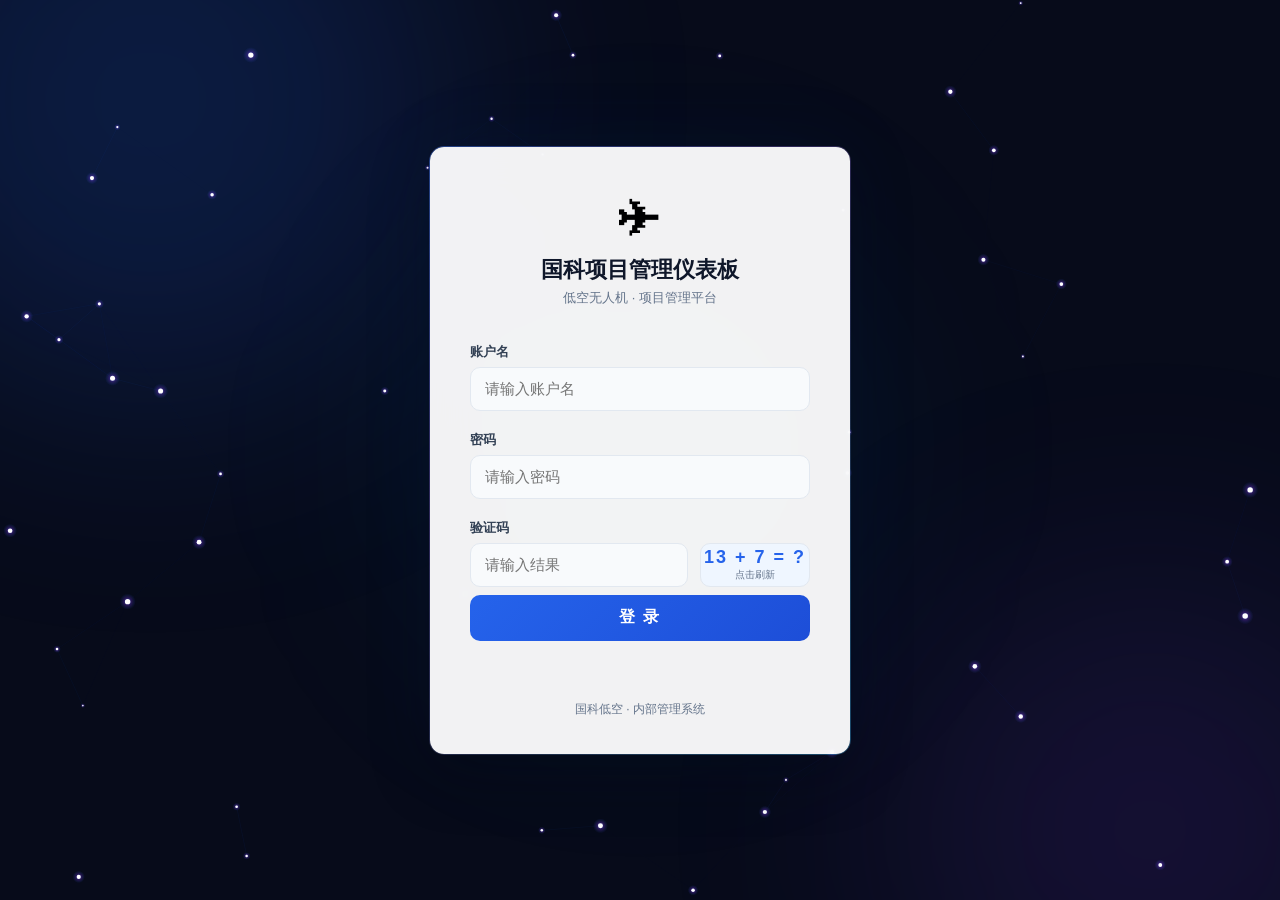
==== index.html @ d1e5315c "Fix edit modal close and sync messaging" ====
<!DOCTYPE html>
<html lang="zh-CN">
<head>
<meta charset="UTF-8">
<meta name="viewport" content="width=device-width, initial-scale=1.0">
<title>国科项目管理仪表板</title>
<link rel="stylesheet" href="css/style.css?v=20260603-edit-sync-fix">
</head>
<body>

<!-- 顶部导航 -->
<header class="header">
  <div class="header-left">
    <h1>✈ 国科项目管理仪表板</h1>
    <span class="header-subtitle">低空无人机 · 项目总览</span>
  </div>
  <div class="header-right">
    <span class="update-time">数据更新：<em id="updateTime">--</em></span>
    <button class="theme-toggle" id="themeToggle" title="切换皮肤">
      <span data-theme-val="report" class="active" title="汇报模式">◉</span>
      <span data-theme-val="personal" title="自用模式">◎</span>
    </button>
    <div class="view-toggle" id="viewToggle">
      <button class="vt-btn active" data-view="list" title="列表视图">☰ 列表</button>
      <button class="vt-btn" data-view="card" title="卡片视图">⊞ 卡片</button>
    </div>
    <button class="btn-settings" id="btnSettings" title="设置 GitHub Token">⚙</button>
    <button class="btn-export" id="btnExport" title="导出最新数据">⬇ 导出数据</button>
    <button class="btn-new-project" id="btnNewProject" title="新增项目">＋ 新增项目</button>
    <button class="btn-logout" id="btnLogout" title="退出登录">退出</button>
  </div>
</header>

<!-- 统计栏 -->
<div class="stats-strip">
  <div class="stats-inner">
    <div class="ss-item total"><i></i><span>全部 <em id="statTotal">0</em></span></div>
    <div class="ss-item active"><i></i><span>进行中 <em id="statActive">0</em></span></div>
    <div class="ss-item done"><i></i><span>已完成 <em id="statDone">0</em></span></div>
    <div class="ss-item risk"><i></i><span>重点关注 <em id="statRisk">0</em></span></div>
  </div>
</div>

<!-- 筛选栏 -->
<section class="filter-bar">
  <input
    type="search"
    id="searchInput"
    name="pmo-project-filter-q"
    class="search-box"
    placeholder="搜索项目名称、编号、客户..."
    autocomplete="new-password"
    autocorrect="off"
    autocapitalize="off"
    spellcheck="false"
    data-lpignore="true"
    data-1p-ignore="true"
    data-form-type="other"
    role="searchbox"
    aria-label="搜索项目"
    readonly>
  <div class="filter-selects">
    <div class="fs-item">
      <label>阶段</label>
      <select id="filterPhase"><option value="">全部阶段</option></select>
    </div>
    <div class="fs-item">
      <label>状态</label>
      <select id="filterStatus"><option value="">全部状态</option></select>
    </div>
    <div class="fs-item">
      <label>优先级</label>
      <select id="filterPriority"><option value="">全部优先级</option></select>
    </div>
    <div class="fs-item">
      <label>负责人</label>
      <select id="filterPm"><option value="">全部负责人</option></select>
    </div>
    <div class="fs-item">
      <label>客户</label>
      <select id="filterCustomer"><option value="">全部客户</option></select>
    </div>
  </div>
</section>

<!-- 列表视图 -->
<section class="list-view" id="listView">
  <table class="project-table">
    <thead>
      <tr>
        <th class="th-no">#</th>
        <th>项目名称</th>
        <th>编号 <span class="sort-icon" id="sortIdIcon"></span></th>
        <th>阶段</th>
        <th>状态</th>
        <th id="thPriority">优先级 <span class="sort-icon" id="sortPriorityIcon"></span></th>
        <th>客户</th>
        <th>负责人</th>
        <th>计划交付</th>
        <th>操作</th>
      </tr>
    </thead>
    <tbody id="listTbody"></tbody>
  </table>
  <div class="empty-state list-empty" style="display:none">没有匹配的项目</div>
</section>

<!-- 卡片视图 -->
<section class="project-grid" id="projectGrid" style="display:none">
  <div class="empty-state">加载中...</div>
</section>

<!-- 项目详情弹窗 -->
<div class="modal-overlay" id="modalDetail">
  <div class="modal">
    <div class="modal-header">
      <div class="modal-title-row">
        <h2 id="modalName"></h2>
        <span class="badge" id="modalId"></span>
      </div>
      <div class="modal-header-actions">
        <button class="btn-edit" id="btnEditDetail">✎ 编辑</button>
        <button class="modal-close" id="modalClose">&times;</button>
      </div>
    </div>
    <div class="modal-body" id="modalBody"></div>
    <div class="modal-footer" id="modalFooter"></div>
  </div>
</div>

<!-- 编辑项目弹窗 -->
<div class="modal-overlay" id="modalEdit">
  <div class="modal modal-edit">
    <div class="modal-header">
      <h2>编辑项目信息</h2>
      <button class="modal-close" id="editClose">&times;</button>
    </div>
    <div class="modal-body" id="editBody"></div>
    <div class="modal-footer">
      <button class="btn-cancel" id="btnEditCancel">取消</button>
      <button class="btn-save" id="btnEditSave">保存</button>
    </div>
  </div>
</div>

<!-- 新增项目弹窗 -->
<div class="modal-overlay" id="modalNew">
  <div class="modal modal-edit">
    <div class="modal-header">
      <h2>新增项目</h2>
      <button class="modal-close" id="newClose">&times;</button>
    </div>
    <div class="modal-body" id="newBody"></div>
    <div class="modal-footer">
      <button class="btn-cancel" id="btnNewCancel">取消</button>
      <button class="btn-save" id="btnNewSave">保存</button>
    </div>
  </div>
</div>

<script>
if (sessionStorage.getItem('pmo_auth') !== '1') { window.location.replace('login.html'); }
</script><script src="js/config.js"></script><script src="js/app.js?v=20260603-edit-sync-fix"></script>

<!-- Token 设置弹窗 -->
<div class="modal-overlay" id="modalToken">
  <div class="modal" style="max-width:460px">
    <div class="modal-header">
      <h2>设置 GitHub Token</h2>
      <button class="modal-close" id="tokenClose">&times;</button>
    </div>
    <div class="modal-body">
      <p style="font-size:13px;color:var(--text-500);margin-bottom:12px">GitHub Pages 线上手动保存需要 GitHub Personal Access Token 才能同步到仓库；未配置时数据只会暂存在当前浏览器。Token 仅存储在你的浏览器中。</p>
      <input type="password" id="tokenInput" name="pmo-github-access-token" placeholder="ghp_..." autocomplete="new-password" autocorrect="off" autocapitalize="off" spellcheck="false" data-lpignore="true" data-1p-ignore="true" data-form-type="other" style="width:100%;padding:10px;border:1px solid var(--border);border-radius:6px;font-size:14px;background:var(--bg);color:var(--text-700)">
      <div style="margin-top:12px;display:flex;gap:8px;justify-content:flex-end">
        <button class="btn-cancel" id="btnTokenCancel">取消</button>
        <button class="btn-save" id="btnTokenSave">保存</button>
      </div>
      <div id="tokenStatus" style="margin-top:8px;font-size:12px;color:var(--green)"></div>
    </div>
  </div>
</div>

</body>
</html>
---- css/style.css ----
/* ============================================
   国科项目管理仪表板 — 双皮肤系统
   ============================================ */

/* ===== CSS 变量（汇报模式 / 默认） ===== */
:root,
[data-theme="report"] {
  --primary: #2563eb;
  --primary-600: #1d4ed8;
  --primary-light: #eff6ff;
  --primary-bg: #dbeafe;
  --accent: #7c3aed;
  --accent-light: #ede9fe;

  --green: #0d9488;
  --green-light: #e6f7f5;
  --orange: #f59e0b;
  --orange-light: #fef3c7;
  --red: #ef4444;
  --red-light: #fee2e2;
  --purple: #7c3aed;
  --purple-light: #ede9fe;

  --bg: #f0f4f8;
  --surface: #ffffff;
  --surface-hover: #f8fafc;
  --border: #e2e8f0;
  --border-light: #f1f5f9;
  --text: #0f172a;
  --text-700: #334155;
  --text-500: #64748b;
  --text-300: #cbd5e1;

  --radius-sm: 8px;
  --radius: 10px;
  --radius-lg: 14px;

  --shadow-xs: 0 1px 2px rgba(0,0,0,.04);
  --shadow-sm: 0 1px 3px rgba(0,0,0,.06), 0 1px 2px rgba(0,0,0,.04);
  --shadow: 0 1px 3px rgba(0,0,0,.08), 0 1px 2px rgba(0,0,0,.04);
  --shadow-md: 0 4px 8px rgba(0,0,0,.06), 0 2px 4px rgba(0,0,0,.04);
  --shadow-lg: 0 12px 24px rgba(0,0,0,.08), 0 4px 8px rgba(0,0,0,.04);
  --shadow-card-hover: 0 8px 16px rgba(0,0,0,.08), 0 2px 6px rgba(0,0,0,.04);
  --shadow-color: 0,0,0;

  --card-lift: 2px;
  --transition-fast: .15s;
  --transition: .25s;

  --bg-pattern: url("data:image/svg+xml,%3Csvg width='20' height='20' xmlns='http://www.w3.org/2000/svg'%3E%3Ccircle cx='10' cy='10' r='0.8' fill='%2364748b' opacity='0.06'/%3E%3C/svg%3E");
  --header-accent: linear-gradient(90deg, var(--primary), var(--accent), transparent);
}

/* ===== 自用模式（黄调·跳动） ===== */
[data-theme="personal"] {
  --primary: #f59e0b;
  --primary-600: #d97706;
  --primary-light: #fffbeb;
  --primary-bg: #fef3c7;
  --accent: #f97316;
  --accent-light: #fff7ed;

  --green: #10b981;
  --green-light: #ecfdf5;
  --orange: #f59e0b;
  --orange-light: #fef3c7;
  --red: #ef4444;
  --red-light: #fee2e2;
  --purple: #8b5cf6;
  --purple-light: #f5f3ff;

  --bg: #fefcf5;
  --surface: #ffffff;
  --surface-hover: #fffbeb;
  --border: #fde68a;
  --border-light: #fef3c7;
  --text: #1c1917;
  --text-700: #44403c;
  --text-500: #78716c;
  --text-300: #d6d3d1;

  --radius-sm: 10px;
  --radius: 14px;
  --radius-lg: 18px;

  --shadow-xs: 0 1px 2px rgba(245,158,11,.06);
  --shadow-sm: 0 2px 4px rgba(245,158,11,.08), 0 1px 2px rgba(0,0,0,.04);
  --shadow: 0 2px 6px rgba(245,158,11,.1), 0 1px 3px rgba(0,0,0,.05);
  --shadow-md: 0 6px 12px rgba(245,158,11,.1), 0 2px 4px rgba(0,0,0,.04);
  --shadow-lg: 0 14px 28px rgba(245,158,11,.12), 0 6px 10px rgba(0,0,0,.05);
  --shadow-card-hover: 0 12px 24px rgba(245,158,11,.14), 0 4px 8px rgba(0,0,0,.06);
  --shadow-color: 245,158,11;

  --card-lift: 4px;
  --transition-fast: .2s;
  --transition: .3s;

  --bg-pattern: url("data:image/svg+xml,%3Csvg width='32' height='28' xmlns='http://www.w3.org/2000/svg'%3E%3Cpolygon points='16,1 30,8 30,22 16,28 2,22 2,8' fill='none' stroke='%23f59e0b' stroke-width='0.3' opacity='0.12'/%3E%3C/svg%3E");
  --header-accent: linear-gradient(90deg, var(--primary), var(--accent), transparent);
}

/* ===== 基础 ===== */
*, *::before, *::after { box-sizing: border-box; margin: 0; padding: 0; }

body {
  font-family: -apple-system, BlinkMacSystemFont, "Segoe UI", "PingFang SC", "Microsoft YaHei", sans-serif;
  background-color: var(--bg);
  background-image: var(--bg-pattern);
  color: var(--text);
  line-height: 1.6;
  min-height: 100vh;
  transition: background-color var(--transition), color var(--transition);
}

/* ===== 顶部导航 ===== */
.header {
  background: var(--surface);
  border-bottom: 1px solid var(--border);
  padding: 0 32px;
  height: 64px;
  display: flex;
  align-items: center;
  justify-content: space-between;
  position: sticky;
  top: 0;
  z-index: 100;
  box-shadow: var(--shadow-xs);
  transition: background var(--transition), border var(--transition), box-shadow var(--transition);
}
/* 底部渐变装饰线 */
.header::after {
  content: '';
  position: absolute;
  bottom: 0; left: 0; right: 0;
  height: 2px;
  background: var(--header-accent);
}
.header-left { display: flex; align-items: baseline; gap: 16px; }
.header-left h1 {
  font-size: 20px; font-weight: 700; color: var(--text);
  letter-spacing: -.3px;
  transition: color var(--transition);
}
.header-subtitle { font-size: 13px; color: var(--text-500); transition: color var(--transition); }
.header-right { display: flex; align-items: center; gap: 16px; }
.update-time { font-size: 13px; color: var(--text-500); }
.update-time em { font-style: normal; color: var(--text-700); }

/* 主题切换钮 */
.theme-toggle {
  display: flex;
  border: none;
  border-radius: 20px;
  background: var(--border-light);
  padding: 3px;
  cursor: pointer;
  gap: 1px;
  transition: background var(--transition);
}
.theme-toggle span {
  width: 30px; height: 28px;
  border-radius: 18px;
  display: flex;
  align-items: center;
  justify-content: center;
  font-size: 13px;
  transition: all var(--transition);
}
.theme-toggle span.active {
  background: var(--surface);
  box-shadow: 0 1px 3px rgba(var(--shadow-color),.12);
}
.theme-toggle:hover span:not(.active) { opacity: .7; }

/* 视图切换 */
.view-toggle {
  display: flex;
  border: 1px solid var(--border);
  border-radius: var(--radius-sm);
  overflow: hidden;
  transition: border var(--transition);
}
.vt-btn {
  padding: 6px 14px;
  border: none;
  background: var(--surface);
  font-size: 13px;
  color: var(--text-500);
  cursor: pointer;
  transition: all var(--transition-fast);
  font-family: inherit;
}
.vt-btn:first-child { border-right: 1px solid var(--border); }
.vt-btn.active { background: var(--primary); color: #fff; }
.vt-btn:hover:not(.active) { background: var(--surface-hover); }

/* 导出按钮 */
.btn-export {
  padding: 6px 14px;
  border: 1px solid var(--green);
  border-radius: var(--radius-sm);
  background: var(--surface);
  color: var(--green);
  font-size: 13px;
  cursor: pointer;
  font-family: inherit;
  transition: all var(--transition-fast);
}
.btn-export:hover { background: var(--green); color: #fff; }

/* 设置按钮 */
.btn-settings {
  padding: 6px 8px;
  border: 1px solid var(--border);
  border-radius: var(--radius-sm);
  background: var(--surface);
  color: var(--text-500);
  font-size: 15px;
  cursor: pointer;
  font-family: inherit;
  transition: all var(--transition-fast);
  line-height: 1;
}
.btn-settings:hover { border-color: var(--primary); color: var(--primary); }

.btn-new-project {
  padding: 6px 14px;
  border: 1px solid var(--primary);
  border-radius: var(--radius-sm);
  background: var(--primary);
  color: #fff;
  font-size: 13px;
  cursor: pointer;
  font-family: inherit;
  transition: all var(--transition-fast);
}
.btn-new-project:hover { background: var(--primary-600); }

.btn-logout {
  padding: 6px 14px;
  border: 1px solid var(--red);
  border-radius: var(--radius-sm);
  background: var(--surface);
  color: var(--red);
  font-size: 13px;
  cursor: pointer;
  font-family: inherit;
  transition: all var(--transition-fast);
  margin-left: 2px;
}
.btn-logout:hover { background: var(--red); color: #fff; }

/* ===== 统计栏 ===== */
.stats-strip {
  max-width: 1400px;
  margin: 16px auto 0;
  padding: 0 24px;
}
.stats-inner {
  display: flex;
  align-items: center;
  gap: 0;
  background: var(--surface);
  border-radius: var(--radius);
  box-shadow: var(--shadow-sm);
  overflow: hidden;
  transition: background var(--transition), box-shadow var(--transition), border-radius var(--transition);
}
.ss-item {
  display: flex;
  align-items: center;
  gap: 10px;
  padding: 16px 24px;
  font-size: 14px;
  color: var(--text-700);
  flex: 1;
  justify-content: center;
  cursor: default;
  transition: all var(--transition-fast);
}
.ss-item:hover { background: var(--surface-hover); }
.ss-item i {
  width: 10px; height: 10px;
  border-radius: 50%;
  flex-shrink: 0;
  transition: transform var(--transition);
}
.ss-item.total i { background: var(--primary); }
.ss-item.active i { background: var(--green); }
.ss-item.done i { background: var(--purple); }
.ss-item.risk i { background: var(--orange); }
.ss-item em {
  font-style: normal;
  font-weight: 700;
  font-size: 22px;
  color: var(--text);
  margin: 0 2px;
  transition: color var(--transition);
}

/* 自用模式：数字脉冲 */
[data-theme="personal"] .ss-item.active em {
  animation: pulse-num 2s ease-in-out infinite;
}
@keyframes pulse-num {
  0%, 100% { transform: scale(1); }
  50% { transform: scale(1.12); color: var(--green); }
}

/* ===== 筛选栏 ===== */
.filter-bar {
  max-width: 1400px;
  margin: 16px auto 0;
  padding: 0 24px;
  display: flex;
  align-items: center;
  gap: 16px;
  flex-wrap: wrap;
}
.search-box {
  padding: 9px 14px 9px 34px;
  border: 1px solid var(--border);
  border-radius: 20px;
  font-size: 14px;
  width: 280px;
  outline: none;
  background: var(--surface) url("data:image/svg+xml,%3Csvg xmlns='http://www.w3.org/2000/svg' width='14' height='14' viewBox='0 0 24 24' fill='none' stroke='%2394a3b8' stroke-width='2'%3E%3Ccircle cx='11' cy='11' r='8'/%3E%3Cline x1='21' y1='21' x2='16.65' y2='16.65'/%3E%3C/svg%3E") no-repeat 12px center;
  font-family: inherit;
  flex-shrink: 0;
  transition: all var(--transition-fast);
}
.search-box:focus {
  border-color: var(--primary);
  box-shadow: 0 0 0 3px var(--primary-bg);
}
.search-box::placeholder { color: var(--text-300); }

.filter-selects { display: flex; gap: 10px; flex-wrap: wrap; align-items: center; }
.fs-item { display: flex; align-items: center; gap: 6px; }
.fs-item label { font-size: 12px; color: var(--text-500); white-space: nowrap; }
.fs-item select {
  padding: 8px 32px 8px 14px;
  border: 1px solid var(--border);
  border-radius: 20px;
  font-size: 13px;
  font-family: inherit;
  color: var(--text-700);
  background: var(--surface) url("data:image/svg+xml,%3Csvg xmlns='http://www.w3.org/2000/svg' width='12' height='12' viewBox='0 0 12 12'%3E%3Cpath fill='%2364748b' d='M6 8L1 3h10z'/%3E%3C/svg%3E") no-repeat right 10px center;
  -webkit-appearance: none; appearance: none;
  cursor: pointer; outline: none;
  min-width: 120px;
  transition: all var(--transition-fast);
}
.fs-item select:focus {
  border-color: var(--primary);
  box-shadow: 0 0 0 3px var(--primary-bg);
}

/* ===== 列表视图 ===== */
.list-view {
  max-width: 1400px;
  margin: 16px auto 40px;
  padding: 0 24px;
}
.project-table {
  width: 100%;
  border-collapse: collapse;
  background: var(--surface);
  border-radius: var(--radius-lg);
  overflow: hidden;
  box-shadow: var(--shadow);
  font-size: 14px;
  transition: all var(--transition);
}
.project-table thead {
  background: var(--primary-light);
  border-bottom: 2px solid var(--primary-bg);
  transition: background var(--transition), border var(--transition);
}
.project-table th {
  padding: 14px 16px;
  text-align: left;
  font-weight: 600;
  font-size: 13px;
  color: var(--text-500);
  white-space: nowrap;
  letter-spacing: .3px;
}
.th-no { width: 48px; text-align: center !important; }
.td-no { text-align: center; color: var(--text-300); font-size: 13px; }
.project-table th:nth-child(3),
.project-table th:nth-child(6) { cursor: pointer; user-select: none; }
.project-table th:nth-child(3):hover,
.project-table th:nth-child(6):hover { color: var(--primary); }
.sort-icon {
  display: inline-block; font-size: 10px; margin-left: 2px;
  color: var(--primary); vertical-align: middle;
}

.project-table td {
  padding: 14px 16px;
  border-bottom: 1px solid var(--border-light);
  color: var(--text-700);
  vertical-align: middle;
  transition: all var(--transition-fast);
}
.project-table tbody tr {
  cursor: pointer;
  transition: background var(--transition-fast);
}
.project-table tbody tr td:first-child {
  border-left: 3px solid transparent;
  transition: border-color var(--transition-fast);
}

/* 汇报模式：hover 左侧蓝条 */
[data-theme="report"] .project-table tbody tr:hover {
  background: var(--primary-light);
}
[data-theme="report"] .project-table tbody tr:hover td:first-child {
  border-left-color: var(--primary);
}

/* 自用模式：hover 整行暖黄 + 抬升 */
[data-theme="personal"] .project-table tbody tr {
  transition: all var(--transition);
}
[data-theme="personal"] .project-table tbody tr:hover {
  background: var(--primary-light);
  transform: translateX(2px);
}
[data-theme="personal"] .project-table tbody tr:hover td:first-child {
  border-left-color: var(--primary);
  padding-left: 20px;
}

.project-table tbody tr:last-child td { border-bottom: none; }

.td-name {
  font-weight: 600;
  color: var(--text);
  max-width: 320px;
  overflow: hidden;
  text-overflow: ellipsis;
  white-space: nowrap;
  transition: color var(--transition-fast);
}
.td-actions { white-space: nowrap; }
.btn-row-edit {
  padding: 4px 12px;
  border: 1px solid var(--border);
  border-radius: var(--radius-sm);
  background: var(--surface);
  font-size: 12px;
  color: var(--text-500);
  cursor: pointer;
  font-family: inherit;
  transition: all var(--transition-fast);
}
.btn-row-edit:hover { border-color: var(--primary); color: var(--primary); }

.empty-state { text-align: center; padding: 60px 20px; color: var(--text-300); font-size: 15px; }

/* ===== 卡片视图 ===== */
.project-grid {
  max-width: 1400px;
  margin: 16px auto 40px;
  padding: 0 24px;
  display: grid;
  grid-template-columns: repeat(auto-fill, minmax(380px, 1fr));
  gap: 16px;
}
.project-card {
  background: var(--surface);
  border-radius: var(--radius-lg);
  padding: 20px 24px;
  box-shadow: var(--shadow);
  cursor: pointer;
  transition: all var(--transition);
  display: flex;
  flex-direction: column;
  gap: 12px;
  border: 1px solid transparent;
  position: relative;
}
.project-card:hover {
  box-shadow: var(--shadow-card-hover);
  transform: translateY(calc(var(--card-lift) * -1));
  border-color: var(--border);
}
[data-theme="personal"] .project-card:hover {
  border-color: var(--primary);
  box-shadow: 0 16px 32px rgba(var(--shadow-color),.18), 0 4px 8px rgba(var(--shadow-color),.08);
}

.card-top {
  display: flex;
  justify-content: space-between;
  align-items: flex-start;
  gap: 12px;
}
.card-name {
  font-size: 16px; font-weight: 600;
  color: var(--text);
  line-height: 1.4; flex: 1;
  transition: color var(--transition-fast);
}
.card-badges { display: flex; gap: 6px; flex-shrink: 0; flex-wrap: wrap; justify-content: flex-end; }
.card-info { display: grid; grid-template-columns: 1fr 1fr; gap: 6px 20px; font-size: 13px; }
.card-info-item { display: flex; gap: 6px; color: var(--text-700); }
.card-info-label { color: var(--text-500); flex-shrink: 0; }
.card-info-value { font-weight: 500; }
.card-desc {
  font-size: 13px; color: var(--text-500); line-height: 1.5;
  display: -webkit-box; -webkit-line-clamp: 2; -webkit-box-orient: vertical; overflow: hidden;
  border-top: 1px solid var(--border-light); padding-top: 10px;
  transition: border var(--transition);
}
.card-edit-btn {
  position: absolute; top: 12px; right: 12px;
  width: 30px; height: 30px; border-radius: 50%;
  border: 1px solid var(--border); background: var(--surface);
  font-size: 14px; cursor: pointer; display: none;
  align-items: center; justify-content: center;
  color: var(--text-500); z-index: 5;
  transition: all var(--transition-fast);
}
.project-card:hover .card-edit-btn { display: flex; }
.card-edit-btn:hover { border-color: var(--primary); color: var(--primary); background: var(--primary-light); }

/* ===== Badge ===== */
.badge {
  display: inline-block; padding: 3px 10px;
  border-radius: 12px; font-size: 12px; font-weight: 500; white-space: nowrap;
  transition: all var(--transition-fast);
}
.badge-phase-presale { background: #fef3c7; color: #92400e; }
.badge-phase-dev { background: #dbeafe; color: #1e40af; }
.badge-phase-test { background: #ede9fe; color: #5b21b6; }
.badge-phase-done { background: #d1fae5; color: #065f46; }
.badge-phase-default { background: #f1f5f9; color: #64748b; }

.badge-status-active { background: var(--green-light); color: #065f46; }
.badge-status-done { background: #f1f5f9; color: #64748b; }
.badge-status-default { background: #f1f5f9; color: #64748b; }

.badge-priority-urgent { background: var(--red-light); color: #991b1b; }
.badge-priority-high { background: var(--orange-light); color: #92400e; }
.badge-priority-mid { background: #dbeafe; color: #1e40af; }
.badge-priority-low { background: #f1f5f9; color: #64748b; }
.badge-priority-default { background: #f1f5f9; color: #64748b; }

/* ===== 弹窗 ===== */
.modal-overlay {
  position: fixed; inset: 0;
  background: rgba(15,23,42,.5);
  backdrop-filter: blur(4px);
  z-index: 200;
  display: flex; align-items: center; justify-content: center;
  opacity: 0; pointer-events: none;
  transition: opacity var(--transition);
}
.modal-overlay.open { opacity: 1; pointer-events: auto; }
.modal {
  background: var(--surface);
  border-radius: var(--radius-lg);
  width: min(1600px, 98vw);
  max-height: 85vh;
  display: flex; flex-direction: column;
  box-shadow: var(--shadow-lg);
  transform: translateY(20px);
  transition: transform var(--transition), background var(--transition), box-shadow var(--transition);
}
.modal-overlay.open .modal { transform: translateY(0); }
.modal-header {
  display: flex; align-items: flex-start; justify-content: space-between;
  padding: 24px 28px 16px;
  border-bottom: 1px solid var(--border-light);
  transition: border var(--transition);
}
.modal-title-row { display: flex; align-items: center; gap: 12px; flex-wrap: wrap; }
.modal-title-row h2 { font-size: 20px; font-weight: 700; }
.modal-header-actions { display: flex; align-items: center; gap: 10px; flex-shrink: 0; }
.modal-close {
  width: 36px; height: 36px; border-radius: 50%; border: none;
  background: var(--border-light); font-size: 20px; cursor: pointer;
  display: flex; align-items: center; justify-content: center;
  color: var(--text-500); flex-shrink: 0;
  transition: all var(--transition-fast);
}
.modal-close:hover { background: var(--border); color: var(--text); }

.modal-body {
  padding: 20px 28px;
  display: flex; flex-direction: column;
  gap: 20px; flex: 1;
  min-height: 0;
  overflow: hidden;
}

/* 详情双栏 */
.detail-two-col {
  display: grid;
  grid-template-columns: 1fr 1fr;
  gap: 0;
  flex: 1;
  min-height: 0;
}
.detail-col {
  display: flex;
  flex-direction: column;
  min-height: 0;
  overflow: hidden;
}
.detail-col-left { padding-right: 12px; }
.detail-col-right {
  border-left: 1px solid var(--border-light);
  padding-left: 12px;
  transition: border var(--transition);
}

/* 列标题 */
.col-title {
  display: flex; align-items: center;
  padding: 10px 16px;
  font-size: 15px;
  font-weight: 700;
  color: var(--text);
  background: var(--primary-light);
  border-radius: var(--radius-sm);
  margin-bottom: 12px;
  flex-shrink: 0;
  transition: background var(--transition), color var(--transition);
}

/* 列内容区：独立滚动 */
.col-body {
  flex: 1;
  overflow-y: auto;
  display: flex;
  flex-direction: column;
  gap: 16px;
  padding-right: 4px;
}

/* 详情内容块 */
.detail-block {}
.detail-block h3 {
  font-size: 14px; font-weight: 600; color: var(--text-700);
  margin-bottom: 10px; padding-bottom: 8px;
  border-bottom: 2px solid var(--primary-bg);
  transition: border var(--transition), color var(--transition);
}
.detail-grid {
  display: grid; grid-template-columns: 1fr 1fr;
  gap: 8px 24px; font-size: 14px;
}
.detail-grid .di-label { color: var(--text-500); }
.detail-grid .di-value { font-weight: 500; }
.detail-desc {
  font-size: 14px; line-height: 1.7;
  color: var(--text-700); white-space: pre-line;
}

/* 摘要高亮块 */
.summary-block {
  padding: 14px 18px;
  background: var(--primary-light);
  border-radius: var(--radius-sm);
  font-size: 14px; line-height: 1.7;
  color: var(--text);
  border-left: 3px solid var(--primary);
  transition: all var(--transition);
}

/* 表格 */
.detail-table {
  width: 100%; border-collapse: collapse;
  font-size: 13px;
  border: 1px solid var(--border);
  border-radius: var(--radius-sm);
  overflow: hidden;
  transition: border var(--transition);
}
.detail-table thead { background: var(--primary-light); }
.detail-table th {
  padding: 12px 14px; text-align: left;
  font-weight: 600; font-size: 12px;
  color: var(--text-500);
  border-bottom: 2px solid var(--primary-bg);
  white-space: nowrap; letter-spacing: .3px;
  transition: background var(--transition), border var(--transition), color var(--transition);
}
.detail-table td {
  padding: 11px 14px;
  border-bottom: 1px solid var(--border-light);
  color: var(--text-700); vertical-align: top;
  line-height: 1.5;
}
.detail-table tbody tr:nth-child(even) { background: var(--surface-hover); }
.detail-table tbody tr:hover { background: var(--primary-light); }
.detail-table tbody tr:last-child td { border-bottom: none; }

.timeline {
  display: flex; flex-direction: column; gap: 12px;
  border-left: 2px solid var(--border);
  padding-left: 16px;
  transition: border var(--transition);
}
.timeline-item { position: relative; font-size: 14px; padding-left: 8px; }
.timeline-item::before {
  content: ''; position: absolute;
  left: -21px; top: 6px;
  width: 8px; height: 8px;
  border-radius: 50%;
  background: var(--primary);
  transition: background var(--transition);
}
.timeline-date { font-size: 12px; color: var(--text-500); }
.timeline-content { color: var(--text-700); margin-top: 2px; display: flex; align-items: flex-start; gap: 8px; }
.timeline-content .ti-text { flex: 1; }
/* 编辑删除按钮 */
.ti-actions { display: flex; gap: 4px; opacity: 0; transition: opacity 0.15s; flex-shrink: 0; }
.timeline-item:hover .ti-actions { opacity: 1; }
.ti-btn {
  background: none; border: 1px solid var(--border); border-radius: 4px;
  cursor: pointer; font-size: 13px; padding: 2px 6px; color: var(--text-500);
  transition: all 0.15s; line-height: 1.4;
}
.ti-btn:hover { border-color: var(--primary); color: var(--primary); background: rgba(59,130,246,0.06); }
.ti-btn.ti-del:hover { border-color: var(--red); color: var(--red); background: rgba(239,68,68,0.06); }
/* 行内编辑表单 */
.ti-edit-form { display: flex; gap: 6px; align-items: center; flex-wrap: wrap; flex: 1; }
.ti-edit-date {
  padding: 3px 6px; border: 1px solid var(--border); border-radius: 4px;
  font-size: 13px; background: var(--bg); color: var(--text-700);
}
.ti-edit-text {
  flex: 1; min-width: 180px; padding: 4px 8px; border: 1px solid var(--border);
  border-radius: 4px; font-size: 13px; background: var(--bg); color: var(--text-700);
}
.ti-edit-save, .ti-edit-cancel {
  padding: 3px 10px; border-radius: 4px; font-size: 12px; cursor: pointer; border: 1px solid transparent;
}
.ti-edit-save { background: var(--primary); color: #fff; }
.ti-edit-save:hover { opacity: 0.85; }
.ti-edit-cancel { background: var(--bg); color: var(--text-600); border-color: var(--border); }
.ti-edit-cancel:hover { background: var(--border); }

.risk-list { display: flex; flex-direction: column; gap: 8px; }
.risk-item {
  padding: 10px 14px; border-radius: var(--radius-sm);
  font-size: 14px;
  border-left: 3px solid var(--orange);
  background: var(--orange-light);
}
.empty-detail { color: var(--text-300); font-size: 14px; text-align: center; padding: 16px 0; }

/* 动态添加表单 */
.add-update-form { display: flex; gap: 10px; margin-top: 8px; }
.add-update-form input {
  flex: 1; padding: 10px 14px;
  border: 1px solid var(--border); border-radius: 20px;
  font-size: 14px; font-family: inherit; outline: none;
  transition: all var(--transition-fast);
}
.add-update-form input:focus {
  border-color: var(--primary);
  box-shadow: 0 0 0 3px var(--primary-bg);
}
.add-update-form input[type="date"] {
  flex: 0 0 auto; width: 142px; min-width: 0;
  padding: 10px 8px; cursor: pointer;
}
.add-update-form .btn-add {
  padding: 10px 18px; border: none; border-radius: 20px;
  background: var(--primary); color: #fff;
  font-size: 14px; font-family: inherit; cursor: pointer;
  white-space: nowrap;
  transition: all var(--transition-fast);
}
.add-update-form .btn-add:hover { background: var(--primary-600); }

/* 动态筛选标签（标题内联） */
.update-filter { margin-left: 12px; font-weight: 400; }
.uf-tag {
  padding: 1px 10px; border-radius: 10px;
  font-size: 12px; cursor: pointer; color: var(--text-500);
  transition: all var(--transition-fast);
}
.uf-tag:not(:last-child) { margin-right: 2px; }
.uf-tag:hover { color: var(--primary); background: var(--primary-bg); }
.uf-tag.active { color: #fff; background: var(--primary); }

.btn-edit {
  padding: 6px 14px; border: 1px solid var(--border);
  border-radius: var(--radius-sm); background: var(--surface);
  font-size: 13px; color: var(--text-700); cursor: pointer;
  font-family: inherit; transition: all var(--transition-fast);
}
.btn-edit:hover { border-color: var(--primary); color: var(--primary); }

/* ===== 编辑弹窗 ===== */
.modal-edit { width: min(780px, 92vw); }
.modal-edit .modal-body { overflow-y: auto; }

.modal-footer {
  display: flex; align-items: center; justify-content: flex-end; gap: 12px;
  padding: 16px 28px;
  border-top: 1px solid var(--border-light);
  flex-shrink: 0;
}
.form-group { display: flex; flex-direction: column; gap: 4px; }
.form-group label { font-size: 13px; font-weight: 500; color: var(--text-700); }
.form-group input, .form-group select, .form-group textarea {
  padding: 10px 14px; border: 1px solid var(--border);
  border-radius: var(--radius-sm); font-size: 14px;
  font-family: inherit; outline: none;
  transition: all var(--transition-fast);
  resize: vertical;
  background: var(--surface);
  color: var(--text);
}
.form-group input:focus, .form-group select:focus, .form-group textarea:focus {
  border-color: var(--primary);
  box-shadow: 0 0 0 3px var(--primary-bg);
}
.form-group textarea { min-height: 80px; line-height: 1.6; }
.form-row { display: grid; grid-template-columns: 1fr 1fr; gap: 14px; }
.form-row-3 { display: grid; grid-template-columns: 1fr 1fr 1fr; gap: 14px; }
.form-row-4 { display: grid; grid-template-columns: repeat(4, 1fr); gap: 14px; }

.btn-cancel {
  padding: 10px 20px; border: 1px solid var(--border);
  border-radius: var(--radius-sm); background: var(--surface);
  font-size: 14px; color: var(--text-700); cursor: pointer;
  font-family: inherit; transition: all var(--transition-fast);
}
.btn-cancel:hover { background: var(--surface-hover); }
.btn-save {
  padding: 10px 24px; border: none; border-radius: var(--radius-sm);
  background: var(--primary); color: #fff;
  font-size: 14px; font-weight: 500; cursor: pointer;
  font-family: inherit; transition: all var(--transition-fast);
}
.btn-save:hover { background: var(--primary-600); }

.toast {
  position: fixed; bottom: 32px; left: 50%;
  transform: translateX(-50%);
  background: var(--text); color: #fff;
  padding: 10px 24px; border-radius: 20px;
  font-size: 14px; z-index: 999;
  max-width: calc(100vw - 32px); text-align: center;
  opacity: 0; transition: opacity var(--transition);
  pointer-events: none;
}
.toast.show { opacity: 1; }

/* ===== 响应式 ===== */
@media (max-width: 900px) {
  .stats-inner { flex-wrap: wrap; }
  .ss-item { flex: 1 1 50%; padding: 12px 16px; justify-content: center; }
  .project-grid { grid-template-columns: 1fr; }
  .header { padding: 0 16px; }
  .header-left h1 { font-size: 17px; }
  .header-subtitle { display: none; }
  .search-box { width: 100%; }
  .filter-bar { flex-direction: column; align-items: stretch; }
  .filter-selects { flex-wrap: wrap; }
  .detail-grid { grid-template-columns: 1fr; }
  .form-row, .form-row-3, .form-row-4 { grid-template-columns: 1fr; }
  .list-view { padding: 0 12px; overflow-x: auto; }
  .project-table { font-size: 12px; min-width: 900px; }
  .project-table th, .project-table td { padding: 10px 8px; }
  .detail-two-col { grid-template-columns: 1fr; min-height: auto; }
  .detail-col { overflow: visible; }
  .col-body { overflow-y: visible; flex: auto; }
  .detail-col-right { border-left: none; border-top: 1px solid var(--border-light); padding: 16px 0 0 0; }
  .detail-col-left { padding: 0 0 0 0; }
}
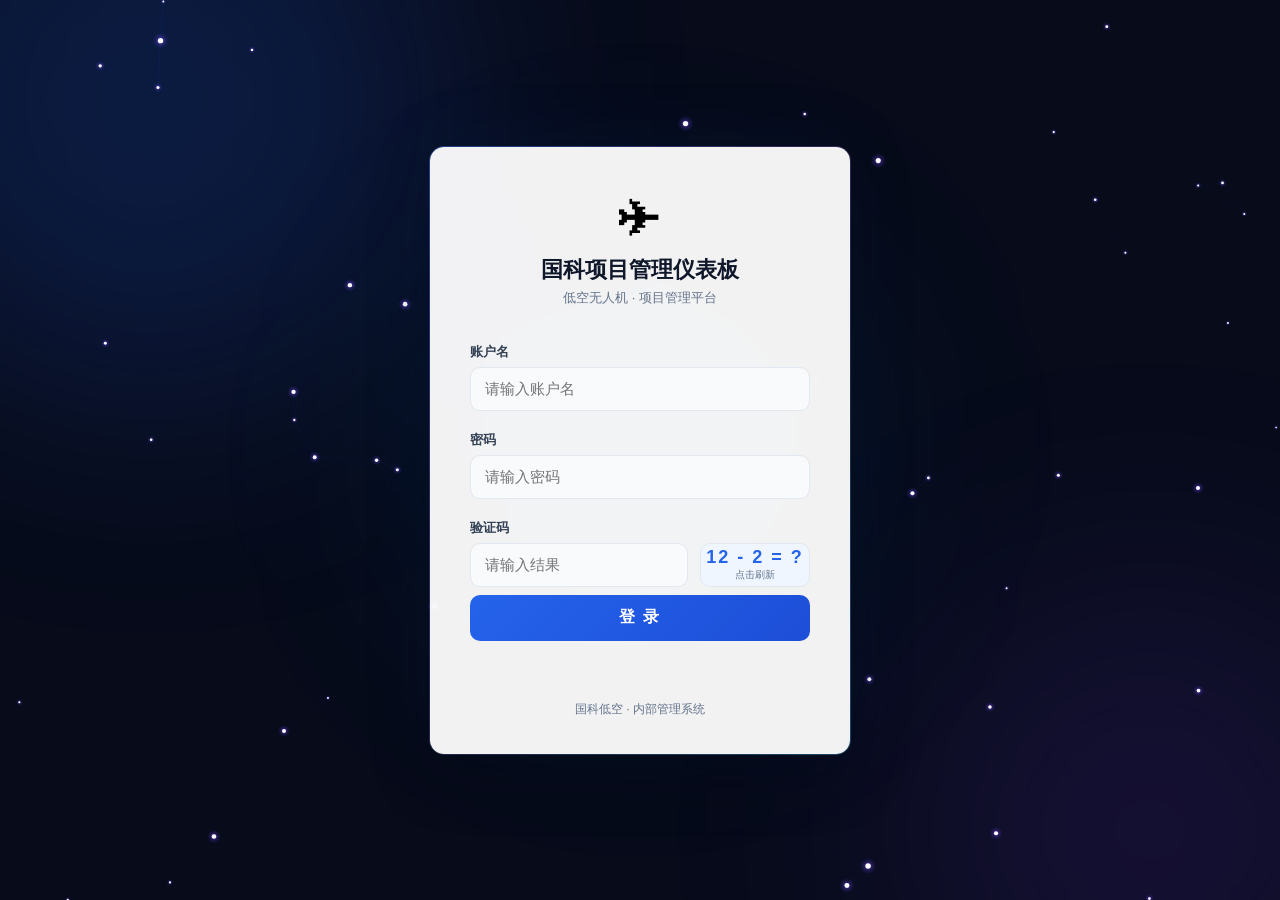
==== commit 01114759: "Load online project data first on local pages" ====
--- a/index.html
+++ b/index.html
@@ -4,7 +4,7 @@
 <meta charset="UTF-8">
 <meta name="viewport" content="width=device-width, initial-scale=1.0">
 <title>国科项目管理仪表板</title>
-<link rel="stylesheet" href="css/style.css?v=20260603-edit-sync-fix">
+<link rel="stylesheet" href="css/style.css?v=20260603-online-data-first">
 </head>
 <body>
 
@@ -160,7 +160,7 @@
 
 <script>
 if (sessionStorage.getItem('pmo_auth') !== '1') { window.location.replace('login.html'); }
-</script><script src="js/config.js"></script><script src="js/app.js?v=20260603-edit-sync-fix"></script>
+</script><script src="js/config.js"></script><script src="js/app.js?v=20260603-online-data-first"></script>
 
 <!-- Token 设置弹窗 -->
 <div class="modal-overlay" id="modalToken">
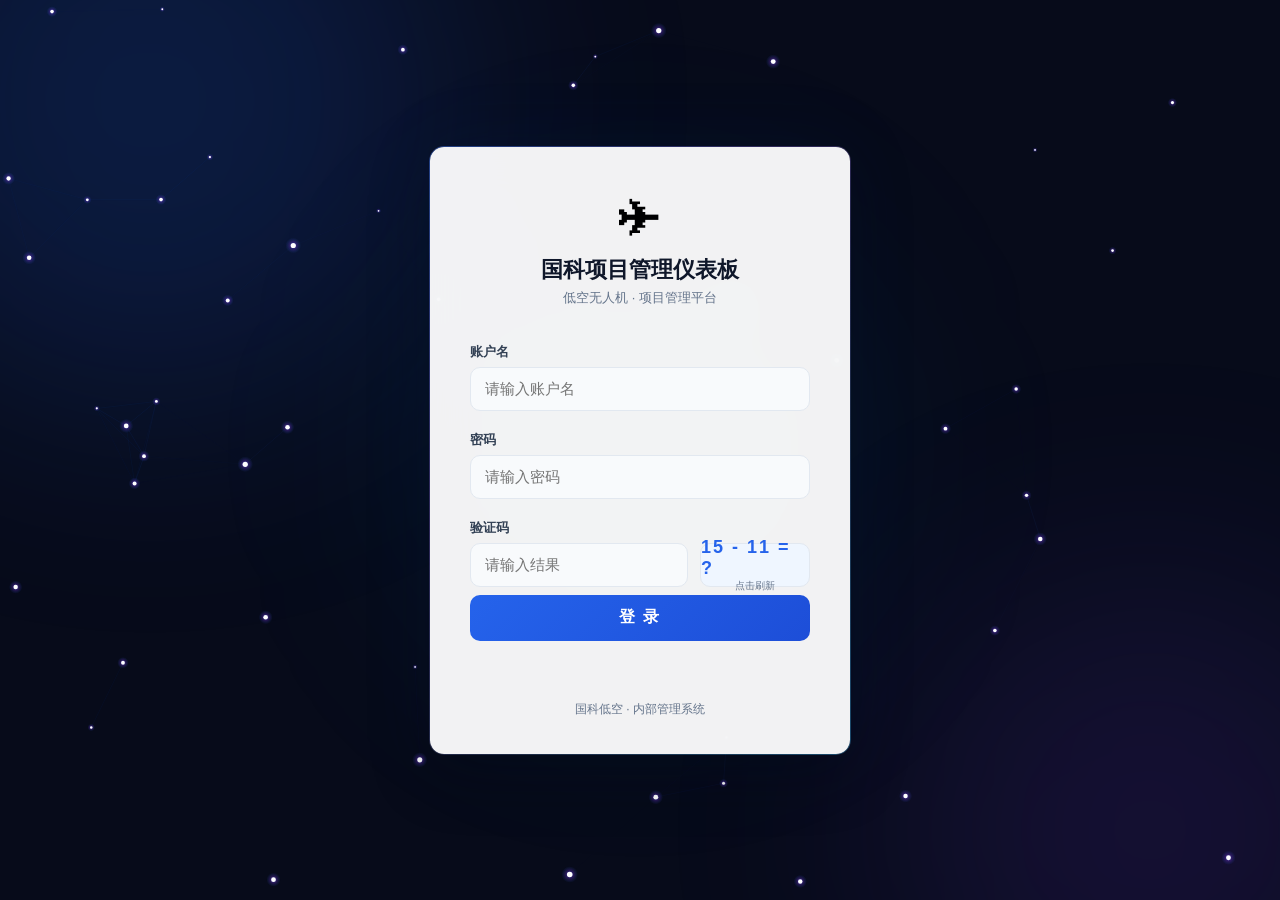
==== commit e117f435: "Improve GitHub sync retry and pending status" ====
--- a/index.html
+++ b/index.html
@@ -4,7 +4,7 @@
 <meta charset="UTF-8">
 <meta name="viewport" content="width=device-width, initial-scale=1.0">
 <title>国科项目管理仪表板</title>
-<link rel="stylesheet" href="css/style.css?v=20260603-online-data-first">
+<link rel="stylesheet" href="css/style.css?v=20260713-sync-retry">
 </head>
 <body>
 
@@ -160,7 +160,7 @@
 
 <script>
 if (sessionStorage.getItem('pmo_auth') !== '1') { window.location.replace('login.html'); }
-</script><script src="js/config.js"></script><script src="js/app.js?v=20260603-online-data-first"></script>
+</script><script src="js/config.js"></script><script src="js/app.js?v=20260713-sync-retry"></script>
 
 <!-- Token 设置弹窗 -->
 <div class="modal-overlay" id="modalToken">
@@ -174,6 +174,7 @@
       <input type="password" id="tokenInput" name="pmo-github-access-token" placeholder="ghp_..." autocomplete="new-password" autocorrect="off" autocapitalize="off" spellcheck="false" data-lpignore="true" data-1p-ignore="true" data-form-type="other" style="width:100%;padding:10px;border:1px solid var(--border);border-radius:6px;font-size:14px;background:var(--bg);color:var(--text-700)">
       <div style="margin-top:12px;display:flex;gap:8px;justify-content:flex-end">
         <button class="btn-cancel" id="btnTokenCancel">取消</button>
+        <button class="btn-cancel" id="btnTokenSync">立即同步</button>
         <button class="btn-save" id="btnTokenSave">保存</button>
       </div>
       <div id="tokenStatus" style="margin-top:8px;font-size:12px;color:var(--green)"></div>
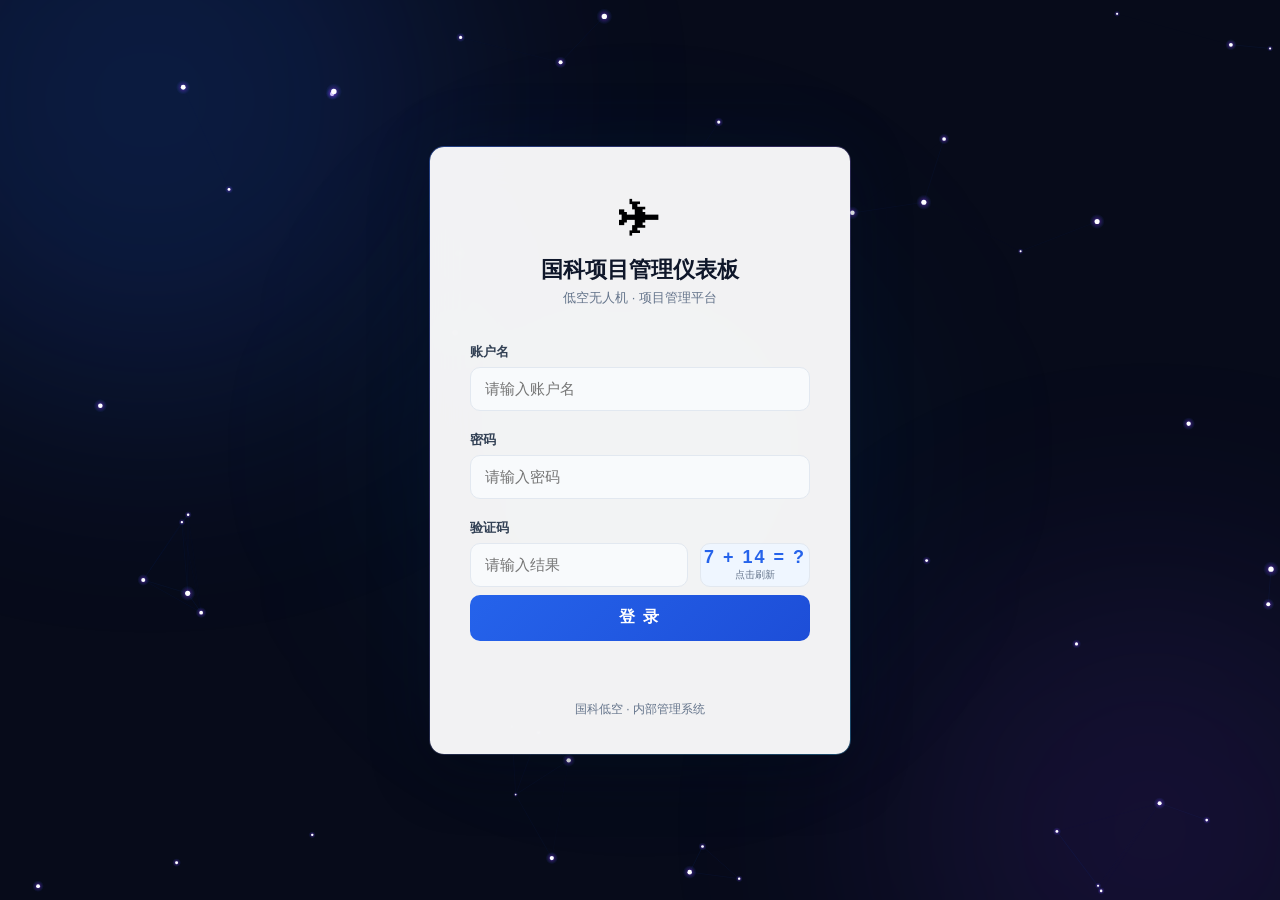
==== commit 57c98013: "Add weekly project report pages and phase sorting" ====
--- a/index.html
+++ b/index.html
@@ -4,7 +4,7 @@
 <meta charset="UTF-8">
 <meta name="viewport" content="width=device-width, initial-scale=1.0">
 <title>国科项目管理仪表板</title>
-<link rel="stylesheet" href="css/style.css?v=20260713-sync-retry">
+<link rel="stylesheet" href="css/style.css?v=20261012-publish1">
 </head>
 <body>
 
@@ -26,6 +26,7 @@
     </div>
     <button class="btn-settings" id="btnSettings" title="设置 GitHub Token">⚙</button>
     <button class="btn-export" id="btnExport" title="导出最新数据">⬇ 导出数据</button>
+    <button class="btn-weekly-report" id="btnWeeklyReport" title="查看周报汇总">▤ 周报汇总</button>
     <button class="btn-new-project" id="btnNewProject" title="新增项目">＋ 新增项目</button>
     <button class="btn-logout" id="btnLogout" title="退出登录">退出</button>
   </div>
@@ -61,7 +62,7 @@
     readonly>
   <div class="filter-selects">
     <div class="fs-item">
-      <label>阶段</label>
+      <label>阶段 <button type="button" class="phase-sort-btn" id="btnPhaseSort" title="轮换置顶项目阶段">⇅</button></label>
       <select id="filterPhase"><option value="">全部阶段</option></select>
     </div>
     <div class="fs-item">
@@ -160,7 +161,7 @@
 
 <script>
 if (sessionStorage.getItem('pmo_auth') !== '1') { window.location.replace('login.html'); }
-</script><script src="js/config.js"></script><script src="js/app.js?v=20260713-sync-retry"></script>
+</script><script src="js/config.js"></script><script src="js/app.js?v=20261012-publish1"></script>
 
 <!-- Token 设置弹窗 -->
 <div class="modal-overlay" id="modalToken">
--- a/css/style.css
+++ b/css/style.css
@@ -195,6 +195,18 @@
 .vt-btn:hover:not(.active) { background: var(--surface-hover); }
 
 /* 导出按钮 */
+.btn-weekly-report {
+  padding: 6px 14px;
+  border: 1px solid var(--primary);
+  border-radius: var(--radius-sm);
+  background: var(--primary-light);
+  color: var(--primary-600);
+  font-size: 13px;
+  cursor: pointer;
+  font-family: inherit;
+  transition: all var(--transition-fast);
+}
+.btn-weekly-report:hover { background: var(--primary); color: #fff; }
 .btn-export {
   padding: 6px 14px;
   border: 1px solid var(--green);
@@ -336,6 +348,13 @@
 .search-box::placeholder { color: var(--text-300); }
 
 .filter-selects { display: flex; gap: 10px; flex-wrap: wrap; align-items: center; }
+.phase-sort-btn {
+  width: 22px; height: 22px; margin-left: 4px; padding: 0;
+  border: 1px solid var(--border); border-radius: 4px;
+  background: var(--surface); color: var(--text-500); cursor: pointer;
+  font: inherit; line-height: 20px; vertical-align: middle;
+}
+.phase-sort-btn:hover, .phase-sort-btn.active { color: var(--primary); border-color: var(--primary); background: var(--primary-light); }
 .fs-item { display: flex; align-items: center; gap: 6px; }
 .fs-item label { font-size: 12px; color: var(--text-500); white-space: nowrap; }
 .fs-item select {
@@ -536,6 +555,7 @@
 }
 .badge-phase-presale { background: #fef3c7; color: #92400e; }
 .badge-phase-dev { background: #dbeafe; color: #1e40af; }
+.badge-phase-deploy { background: #cffafe; color: #155e75; }
 .badge-phase-test { background: #ede9fe; color: #5b21b6; }
 .badge-phase-done { background: #d1fae5; color: #065f46; }
 .badge-phase-default { background: #f1f5f9; color: #64748b; }
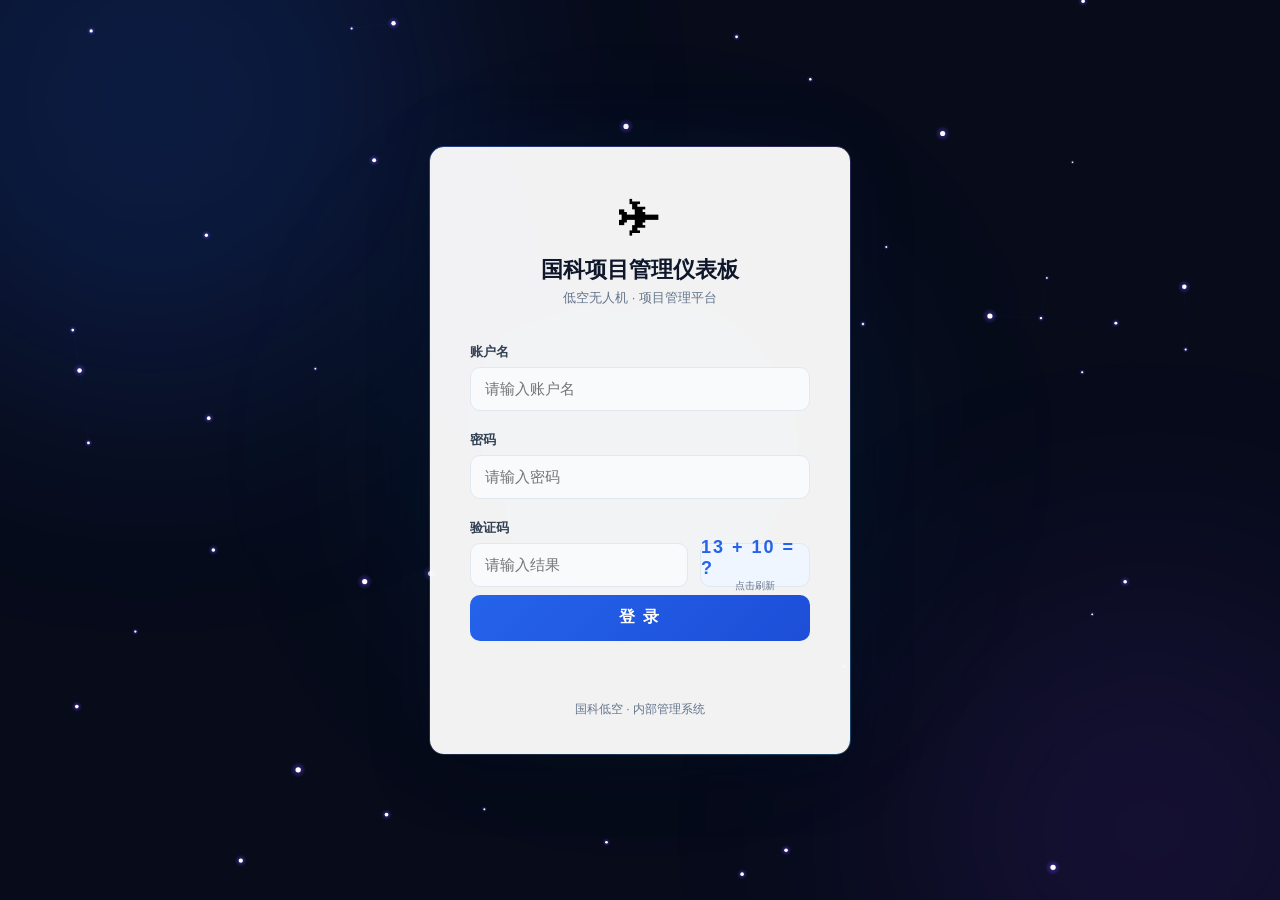
==== commit f1a39676: "Fix data sync: merge before save, local snapshot, visible sync banner, daily backup" ====
--- a/index.html
+++ b/index.html
@@ -4,9 +4,11 @@
 <meta charset="UTF-8">
 <meta name="viewport" content="width=device-width, initial-scale=1.0">
 <title>国科项目管理仪表板</title>
-<link rel="stylesheet" href="css/style.css?v=20261012-publish1">
+<link rel="stylesheet" href="css/style.css?v=20261020-sync">
 </head>
 <body>
+
+<div id="syncBanner" class="sync-banner warn" hidden></div>
 
 <!-- 顶部导航 -->
 <header class="header">
@@ -161,17 +163,20 @@
 
 <script>
 if (sessionStorage.getItem('pmo_auth') !== '1') { window.location.replace('login.html'); }
-</script><script src="js/config.js"></script><script src="js/app.js?v=20261012-publish1"></script>
+</script><script src="js/config.js"></script><script src="js/app.js?v=20261020-sync"></script>
 
 <!-- Token 设置弹窗 -->
 <div class="modal-overlay" id="modalToken">
   <div class="modal" style="max-width:460px">
     <div class="modal-header">
-      <h2>设置 GitHub Token</h2>
+      <h2>设置同步通道</h2>
       <button class="modal-close" id="tokenClose">&times;</button>
     </div>
     <div class="modal-body">
-      <p style="font-size:13px;color:var(--text-500);margin-bottom:12px">GitHub Pages 线上手动保存需要 GitHub Personal Access Token 才能同步到仓库；未配置时数据只会暂存在当前浏览器。Token 仅存储在你的浏览器中。</p>
+      <p style="font-size:13px;color:var(--text-500);margin-bottom:12px">两种方式二选一即可。<b>同步服务地址</b>填了之后，这台设备不需要再配密钥；只填 <b>GitHub Token</b> 也能用，但换设备要重新填。两者都不填时，保存只存在当前浏览器，换设备会看不到。</p>
+      <label style="display:block;font-size:12px;color:var(--text-500);margin-bottom:4px">同步服务地址（可选）</label>
+      <input type="text" id="syncApiInput" placeholder="https://你的服务.vercel.app/api/save" autocomplete="off" spellcheck="false" style="width:100%;padding:10px;border:1px solid var(--border);border-radius:6px;font-size:13px;background:var(--bg);color:var(--text-700);margin-bottom:12px">
+      <label style="display:block;font-size:12px;color:var(--text-500);margin-bottom:4px">GitHub Token（可选）</label>
       <input type="password" id="tokenInput" name="pmo-github-access-token" placeholder="ghp_..." autocomplete="new-password" autocorrect="off" autocapitalize="off" spellcheck="false" data-lpignore="true" data-1p-ignore="true" data-form-type="other" style="width:100%;padding:10px;border:1px solid var(--border);border-radius:6px;font-size:14px;background:var(--bg);color:var(--text-700)">
       <div style="margin-top:12px;display:flex;gap:8px;justify-content:flex-end">
         <button class="btn-cancel" id="btnTokenCancel">取消</button>
--- a/css/style.css
+++ b/css/style.css
@@ -899,3 +899,20 @@
   .detail-col-right { border-left: none; border-top: 1px solid var(--border-light); padding: 16px 0 0 0; }
   .detail-col-left { padding: 0 0 0 0; }
 }
+
+/* ===== 同步状态告警条 ===== */
+.sync-banner {
+  display: flex; align-items: center; justify-content: space-between; gap: 14px;
+  padding: 11px 22px; font-size: 14px; line-height: 1.6;
+  border-bottom: 1px solid transparent;
+}
+.sync-banner[hidden] { display: none; }
+.sync-banner.warn { background: #fff8e6; color: #7a5200; border-bottom-color: #f0dca8; }
+.sync-banner.error { background: #fdecea; color: #8c1d18; border-bottom-color: #f3c4bf; }
+.sync-banner b { font-weight: 700; }
+.sync-banner button {
+  flex: none; background: transparent; border: 1px solid currentColor; color: inherit;
+  border-radius: 6px; padding: 4px 13px; font-size: 13px; cursor: pointer;
+  font-family: inherit; white-space: nowrap;
+}
+.sync-banner button:hover { background: rgba(0, 0, 0, .06); }
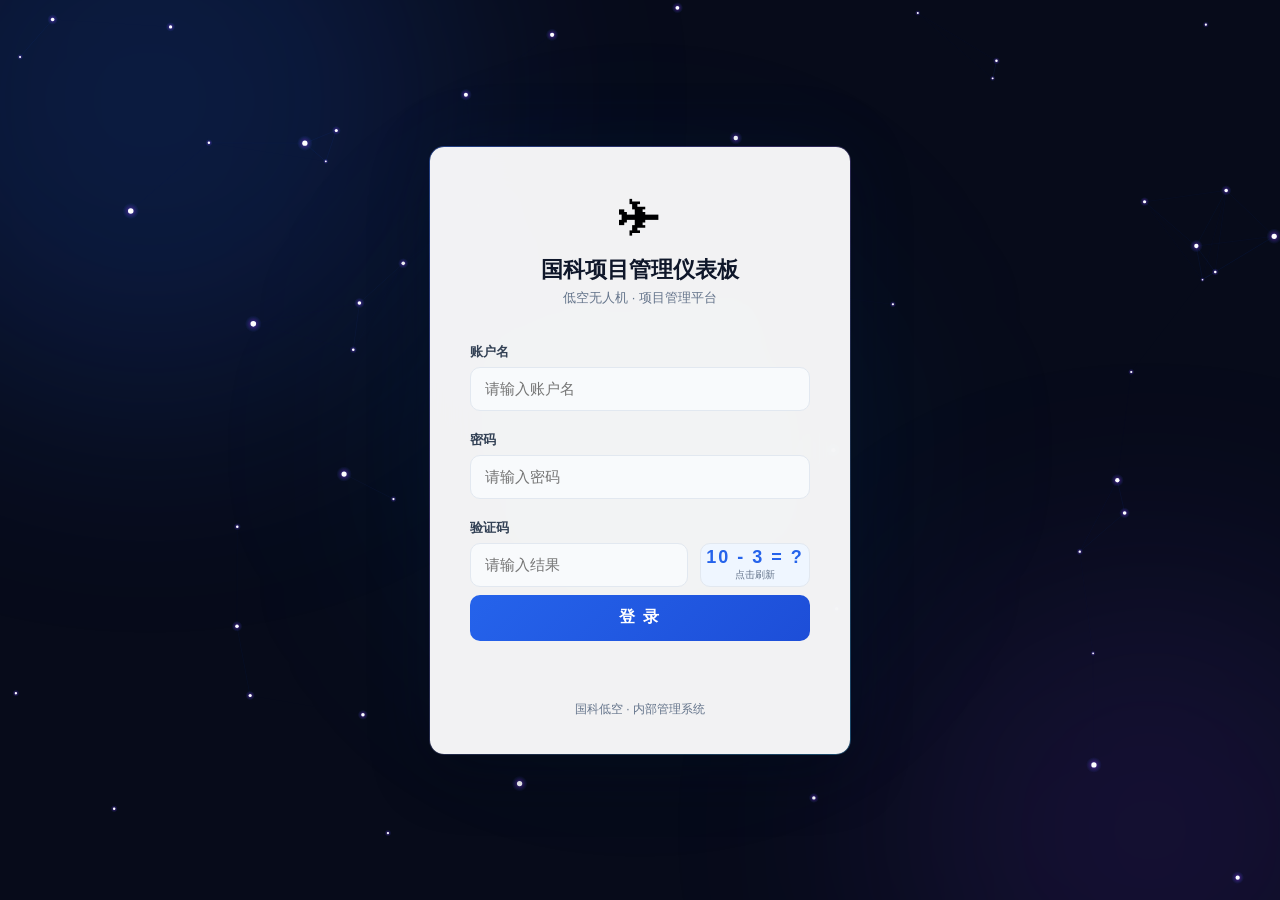
==== commit bd15199e: "Require confirmation when saving without sync channel configured" ====
--- a/index.html
+++ b/index.html
@@ -4,7 +4,7 @@
 <meta charset="UTF-8">
 <meta name="viewport" content="width=device-width, initial-scale=1.0">
 <title>国科项目管理仪表板</title>
-<link rel="stylesheet" href="css/style.css?v=20261020-sync">
+<link rel="stylesheet" href="css/style.css?v=20261020-sync2">
 </head>
 <body>
 
@@ -163,7 +163,7 @@
 
 <script>
 if (sessionStorage.getItem('pmo_auth') !== '1') { window.location.replace('login.html'); }
-</script><script src="js/config.js"></script><script src="js/app.js?v=20261020-sync"></script>
+</script><script src="js/config.js"></script><script src="js/app.js?v=20261020-sync2"></script>
 
 <!-- Token 设置弹窗 -->
 <div class="modal-overlay" id="modalToken">
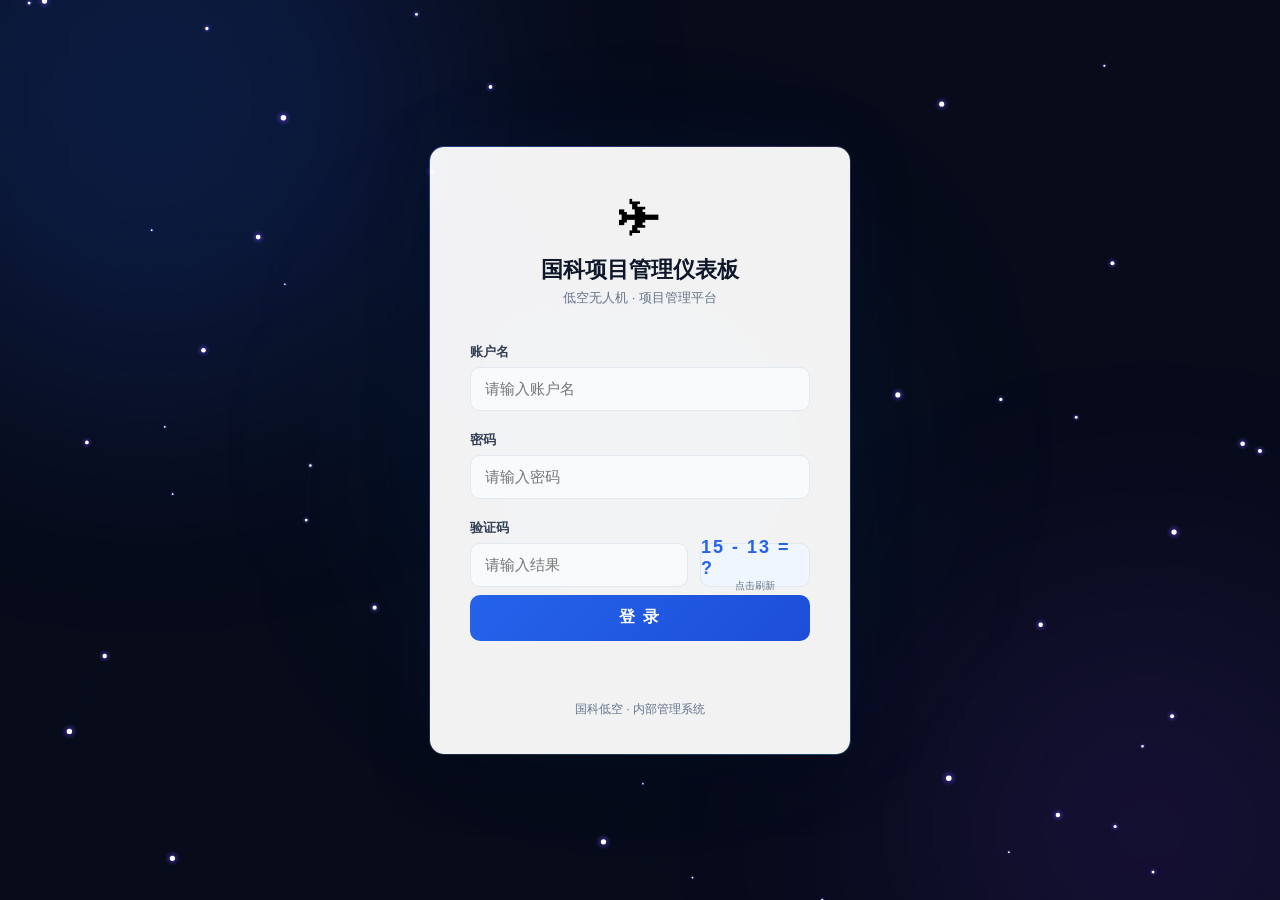
==== commit f3fb29be: "Auto-detect same-origin save API on server-hosted domains" ====
--- a/index.html
+++ b/index.html
@@ -4,7 +4,7 @@
 <meta charset="UTF-8">
 <meta name="viewport" content="width=device-width, initial-scale=1.0">
 <title>国科项目管理仪表板</title>
-<link rel="stylesheet" href="css/style.css?v=20261020-sync2">
+<link rel="stylesheet" href="css/style.css?v=20261020-sync3">
 </head>
 <body>
 
@@ -163,7 +163,7 @@
 
 <script>
 if (sessionStorage.getItem('pmo_auth') !== '1') { window.location.replace('login.html'); }
-</script><script src="js/config.js"></script><script src="js/app.js?v=20261020-sync2"></script>
+</script><script src="js/config.js"></script><script src="js/app.js?v=20261020-sync3"></script>
 
 <!-- Token 设置弹窗 -->
 <div class="modal-overlay" id="modalToken">
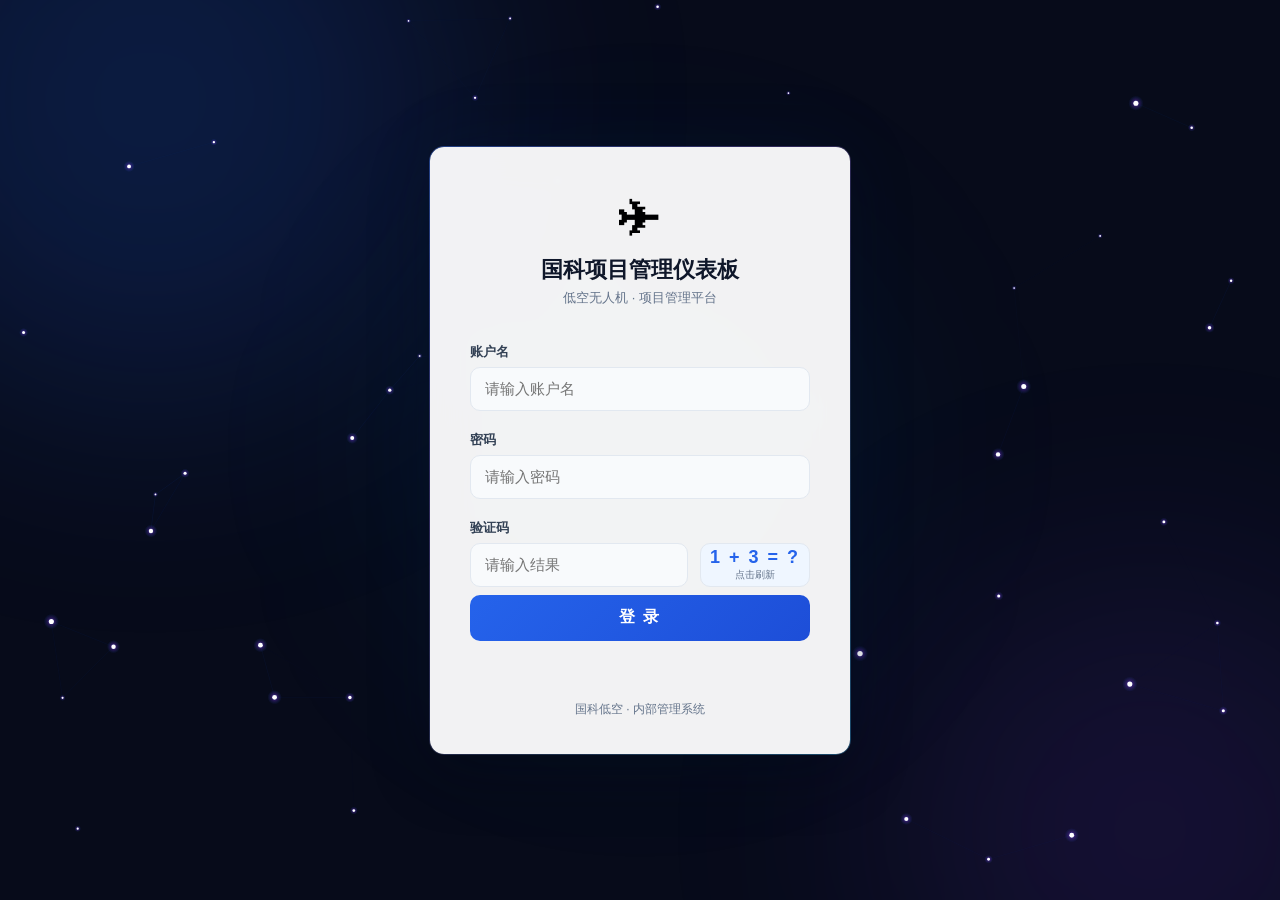
==== commit f0400184: "Surface actual sync failure reason in banner and toast" ====
--- a/index.html
+++ b/index.html
@@ -4,7 +4,7 @@
 <meta charset="UTF-8">
 <meta name="viewport" content="width=device-width, initial-scale=1.0">
 <title>国科项目管理仪表板</title>
-<link rel="stylesheet" href="css/style.css?v=20261020-sync3">
+<link rel="stylesheet" href="css/style.css?v=20261020-sync4">
 </head>
 <body>
 
@@ -163,7 +163,7 @@
 
 <script>
 if (sessionStorage.getItem('pmo_auth') !== '1') { window.location.replace('login.html'); }
-</script><script src="js/config.js"></script><script src="js/app.js?v=20261020-sync3"></script>
+</script><script src="js/config.js"></script><script src="js/app.js?v=20261020-sync4"></script>
 
 <!-- Token 设置弹窗 -->
 <div class="modal-overlay" id="modalToken">
